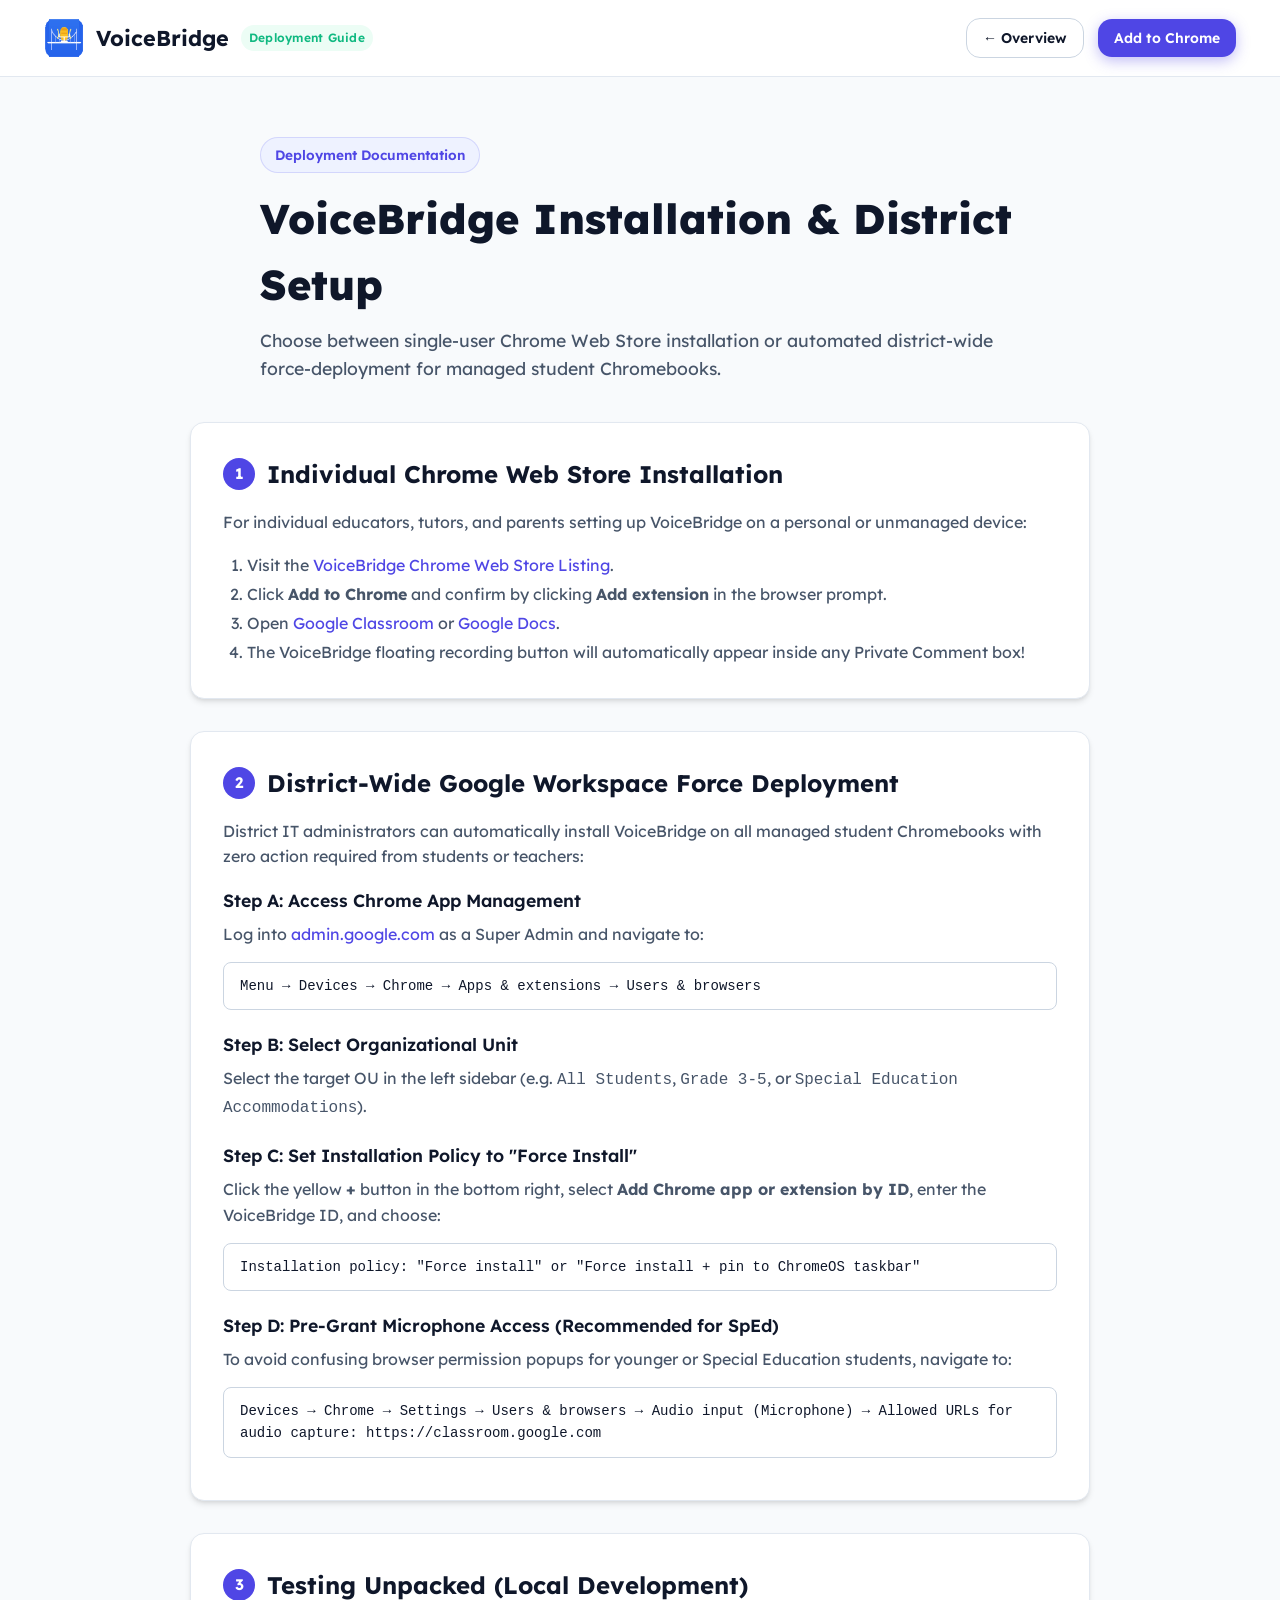
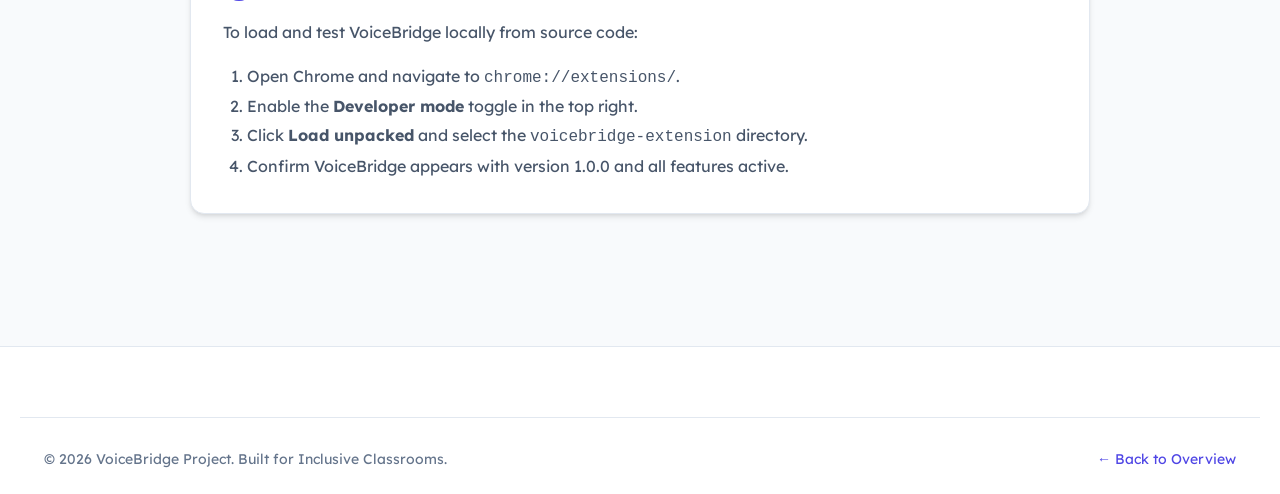
==== install.html @ 85fd1ef9 "Initial commit: VoiceBridge website, documentation, UDL accessibility, and Chrome extension" ====
<!DOCTYPE html>
<html lang="en" data-font="lexend">
<head>
  <meta charset="UTF-8">
  <meta name="viewport" content="width=device-width, initial-scale=1.0">
  <title>Installation & District Deployment Guide — VoiceBridge</title>
  <meta name="description" content="Step-by-step installation guide for VoiceBridge on Chrome OS, Mac, and Windows. Includes Google Workspace Admin Console force-deployment policies for K-12 school districts.">
  <link rel="icon" type="image/png" href="assets/images/icon-48.png">
  <link rel="stylesheet" href="assets/css/styles.css">
  <style>
    .guide-content {
      padding: 60px 0 100px;
      max-width: 900px;
      margin: 0 auto;
    }
    .guide-step {
      background: var(--bg-surface);
      border: 1px solid var(--border-subtle);
      border-radius: var(--radius-md);
      padding: 32px;
      margin-bottom: 32px;
      box-shadow: var(--shadow-md);
    }
    .guide-step h2 {
      font-size: 1.5rem;
      font-weight: 700;
      margin-bottom: 16px;
      display: flex;
      align-items: center;
      gap: 12px;
    }
    .step-badge {
      background: var(--brand-primary);
      color: #ffffff;
      width: 32px;
      height: 32px;
      border-radius: 50%;
      display: flex;
      align-items: center;
      justify-content: center;
      font-size: 0.95rem;
      font-weight: 700;
      flex-shrink: 0;
    }
  </style>
</head>
<body>

  <!-- Navigation Bar -->
  <header class="navbar">
    <div class="container nav-container">
      <a href="index.html" class="brand-logo" aria-label="VoiceBridge Home">
        <img src="assets/images/icon-128.png" alt="VoiceBridge Logo">
        <span>VoiceBridge</span>
        <span class="brand-badge">Deployment Guide</span>
      </a>

      <div class="nav-actions">
        <a href="index.html" class="btn btn-secondary btn-sm">← Overview</a>
        <a href="https://chrome.google.com/webstore" class="btn btn-primary btn-sm" target="_blank" rel="noopener">Add to Chrome</a>
      </div>
    </div>
  </header>

  <main class="container guide-content">
    <div class="section-header" style="text-align: left; margin-bottom: 40px;">
      <span class="badge">Deployment Documentation</span>
      <h1 style="font-size: 2.6rem; font-weight: 800; margin-top: 12px; color: var(--text-primary);">VoiceBridge Installation & District Setup</h1>
      <p style="color: var(--text-secondary); font-size: 1.1rem; margin-top: 8px;">
        Choose between single-user Chrome Web Store installation or automated district-wide force-deployment for managed student Chromebooks.
      </p>
    </div>

    <!-- Section 1: Individual Teacher & Student Install -->
    <div class="guide-step">
      <h2><span class="step-badge">1</span> Individual Chrome Web Store Installation</h2>
      <p style="color: var(--text-secondary); margin-bottom: 16px;">For individual educators, tutors, and parents setting up VoiceBridge on a personal or unmanaged device:</p>
      <ol style="padding-left: 24px; color: var(--text-secondary); line-height: 1.8;">
        <li>Visit the <a href="https://chrome.google.com/webstore" target="_blank" rel="noopener">VoiceBridge Chrome Web Store Listing</a>.</li>
        <li>Click <strong>Add to Chrome</strong> and confirm by clicking <strong>Add extension</strong> in the browser prompt.</li>
        <li>Open <a href="https://classroom.google.com" target="_blank" rel="noopener">Google Classroom</a> or <a href="https://docs.google.com" target="_blank" rel="noopener">Google Docs</a>.</li>
        <li>The VoiceBridge floating recording button will automatically appear inside any Private Comment box!</li>
      </ol>
    </div>

    <!-- Section 2: Google Workspace Admin Console Force Deployment -->
    <div class="guide-step">
      <h2><span class="step-badge">2</span> District-Wide Google Workspace Force Deployment</h2>
      <p style="color: var(--text-secondary); margin-bottom: 16px;">
        District IT administrators can automatically install VoiceBridge on all managed student Chromebooks with zero action required from students or teachers:
      </p>

      <div style="margin-bottom: 20px;">
        <h4 style="font-size: 1.1rem; font-weight: 600; margin-bottom: 8px;">Step A: Access Chrome App Management</h4>
        <p style="color: var(--text-secondary);">Log into <a href="https://admin.google.com" target="_blank" rel="noopener">admin.google.com</a> as a Super Admin and navigate to:</p>
        <div class="code-block">Menu → Devices → Chrome → Apps & extensions → Users & browsers</div>
      </div>

      <div style="margin-bottom: 20px;">
        <h4 style="font-size: 1.1rem; font-weight: 600; margin-bottom: 8px;">Step B: Select Organizational Unit</h4>
        <p style="color: var(--text-secondary);">Select the target OU in the left sidebar (e.g. <code>All Students</code>, <code>Grade 3-5</code>, or <code>Special Education Accommodations</code>).</p>
      </div>

      <div style="margin-bottom: 20px;">
        <h4 style="font-size: 1.1rem; font-weight: 600; margin-bottom: 8px;">Step C: Set Installation Policy to "Force Install"</h4>
        <p style="color: var(--text-secondary);">Click the yellow <strong>+</strong> button in the bottom right, select <strong>Add Chrome app or extension by ID</strong>, enter the VoiceBridge ID, and choose:</p>
        <div class="code-block">Installation policy: "Force install" or "Force install + pin to ChromeOS taskbar"</div>
      </div>

      <div style="margin-bottom: 10px;">
        <h4 style="font-size: 1.1rem; font-weight: 600; margin-bottom: 8px;">Step D: Pre-Grant Microphone Access (Recommended for SpEd)</h4>
        <p style="color: var(--text-secondary);">To avoid confusing browser permission popups for younger or Special Education students, navigate to:</p>
        <div class="code-block">Devices → Chrome → Settings → Users & browsers → Audio input (Microphone) → Allowed URLs for audio capture: https://classroom.google.com</div>
      </div>
    </div>

    <!-- Section 3: Local Developer / Testing Unpacked -->
    <div class="guide-step">
      <h2><span class="step-badge">3</span> Testing Unpacked (Local Development)</h2>
      <p style="color: var(--text-secondary); margin-bottom: 16px;">To load and test VoiceBridge locally from source code:</p>
      <ol style="padding-left: 24px; color: var(--text-secondary); line-height: 1.8;">
        <li>Open Chrome and navigate to <code>chrome://extensions/</code>.</li>
        <li>Enable the <strong>Developer mode</strong> toggle in the top right.</li>
        <li>Click <strong>Load unpacked</strong> and select the <code>voicebridge-extension</code> directory.</li>
        <li>Confirm VoiceBridge appears with version 1.0.0 and all features active.</li>
      </ol>
    </div>
  </main>

  <footer class="footer">
    <div class="container footer-bottom">
      <div>© 2026 VoiceBridge Project. Built for Inclusive Classrooms.</div>
      <div><a href="index.html">← Back to Overview</a></div>
    </div>
  </footer>

  <script src="assets/js/main.js"></script>
</body>
</html>
---- assets/css/styles.css ----
/* ==========================================================================
   VoiceBridge — Accessible Website Stylesheet
   Designed for Universal Design for Learning (UDL), WCAG AAA Contrast & K-12
   ========================================================================== */

/* --- Google Fonts Import --- */
@import url('https://fonts.googleapis.com/css2?family=Inter:wght@400;500;600;700;800&family=Lexend:wght@300;400;500;600;700&display=swap');

@font-face {
  font-family: 'OpenDyslexic';
  src: url('https://cdn.jsdelivr.net/npm/opendyslexic@1.0.3/OpenDyslexic-Regular.otf') format('opentype');
  font-weight: normal;
  font-style: normal;
  font-display: swap;
}

@font-face {
  font-family: 'OpenDyslexic';
  src: url('https://cdn.jsdelivr.net/npm/opendyslexic@1.0.3/OpenDyslexic-Bold.otf') format('opentype');
  font-weight: bold;
  font-style: normal;
  font-display: swap;
}

/* --- Theme Variables --- */
:root {
  /* Default Clean Light Theme */
  --bg-main: #f8fafc;
  --bg-surface: #ffffff;
  --bg-surface-elevated: #ffffff;
  --bg-surface-subtle: #f1f5f9;
  --bg-nav: rgba(255, 255, 255, 0.92);
  --border-subtle: #e2e8f0;
  --border-medium: #cbd5e1;
  --border-accent: #6366f1;

  --text-primary: #0f172a;
  --text-secondary: #475569;
  --text-muted: #64748b;
  --text-inverse: #ffffff;

  --brand-primary: #4f46e5;
  --brand-primary-hover: #4338ca;
  --brand-primary-light: #eef2ff;
  --brand-secondary: #0ea5e9;
  --brand-accent: #10b981;
  --brand-accent-light: #ecfdf5;

  --state-recording: #ef4444;
  --state-recording-light: #fee2e2;
  --state-review: #3b82f6;
  --state-success: #10b981;
  --state-warning: #f59e0b;

  --shadow-sm: 0 1px 2px 0 rgb(0 0 0 / 0.05);
  --shadow-md: 0 4px 6px -1px rgb(0 0 0 / 0.1), 0 2px 4px -2px rgb(0 0 0 / 0.1);
  --shadow-lg: 0 10px 15px -3px rgb(0 0 0 / 0.1), 0 4px 6px -4px rgb(0 0 0 / 0.1);
  --shadow-xl: 0 20px 25px -5px rgb(0 0 0 / 0.1), 0 8px 10px -6px rgb(0 0 0 / 0.1);
  --shadow-glow: 0 0 25px rgba(79, 70, 229, 0.25);

  --font-family-current: 'Lexend', 'Inter', -apple-system, sans-serif;
  --font-size-scale: 1;
  --radius-sm: 8px;
  --radius-md: 14px;
  --radius-lg: 20px;
  --radius-full: 9999px;
  --transition-fast: 0.15s ease;
  --transition-normal: 0.25s ease;
}

/* --- Theme 2: Deep Dark Mode --- */
[data-theme="dark"] {
  --bg-main: #0b0f19;
  --bg-surface: #131b2e;
  --bg-surface-elevated: #1e293b;
  --bg-surface-subtle: #17223b;
  --bg-nav: rgba(19, 27, 46, 0.92);
  --border-subtle: #243452;
  --border-medium: #334155;
  --border-accent: #818cf8;

  --text-primary: #f8fafc;
  --text-secondary: #cbd5e1;
  --text-muted: #94a3b8;
  --text-inverse: #0f172a;

  --brand-primary: #6366f1;
  --brand-primary-hover: #818cf8;
  --brand-primary-light: rgba(99, 102, 241, 0.15);
  --brand-secondary: #38bdf8;
  --brand-accent: #34d399;
  --brand-accent-light: rgba(52, 211, 153, 0.15);

  --shadow-sm: 0 1px 2px 0 rgb(0 0 0 / 0.5);
  --shadow-md: 0 4px 6px -1px rgb(0 0 0 / 0.4);
  --shadow-lg: 0 10px 15px -3px rgb(0 0 0 / 0.5);
  --shadow-xl: 0 20px 25px -5px rgb(0 0 0 / 0.6);
  --shadow-glow: 0 0 30px rgba(99, 102, 241, 0.35);
}

/* --- Theme 3: High Contrast Yellow/Black (WCAG AAA 7:1) --- */
[data-theme="high-contrast"] {
  --bg-main: #000000;
  --bg-surface: #121212;
  --bg-surface-elevated: #1a1a1a;
  --bg-surface-subtle: #242424;
  --bg-nav: #000000;
  --border-subtle: #ffd700;
  --border-medium: #ffd700;
  --border-accent: #ffd700;

  --text-primary: #ffd700;
  --text-secondary: #ffffff;
  --text-muted: #e6e6e6;
  --text-inverse: #000000;

  --brand-primary: #ffd700;
  --brand-primary-hover: #ffffff;
  --brand-primary-light: #262300;
  --brand-secondary: #ffffff;
  --brand-accent: #00ff66;
  --brand-accent-light: #003314;

  --state-recording: #ff3333;
  --state-recording-light: #4d0000;
  --state-review: #ffd700;
  --state-success: #00ff66;
  --state-warning: #ffaa00;

  --shadow-sm: none;
  --shadow-md: none;
  --shadow-lg: none;
  --shadow-xl: none;
  --shadow-glow: 0 0 15px #ffd700;
}

/* --- Theme 4: Soft Pastel Low-Glare --- */
[data-theme="pastel"] {
  --bg-main: #fbf9f5;
  --bg-surface: #ffffff;
  --bg-surface-elevated: #f4efe6;
  --bg-surface-subtle: #ece5d8;
  --bg-nav: rgba(251, 249, 245, 0.94);
  --border-subtle: #e0d7c7;
  --border-medium: #c7baa7;
  --border-accent: #5e6c84;

  --text-primary: #2d3748;
  --text-secondary: #4a5568;
  --text-muted: #718096;
  --text-inverse: #ffffff;

  --brand-primary: #4a6fa5;
  --brand-primary-hover: #3d5c8a;
  --brand-primary-light: #e8f0fe;
  --brand-secondary: #6b8cae;
  --brand-accent: #48bb78;
  --brand-accent-light: #e6fffa;

  --shadow-sm: 0 1px 3px rgba(0, 0, 0, 0.04);
  --shadow-md: 0 4px 8px rgba(0, 0, 0, 0.05);
  --shadow-lg: 0 8px 16px rgba(0, 0, 0, 0.06);
  --shadow-xl: 0 16px 24px rgba(0, 0, 0, 0.07);
  --shadow-glow: 0 0 20px rgba(74, 111, 165, 0.15);
}

/* --- Font Customizations --- */
[data-font="lexend"] {
  --font-family-current: 'Lexend', sans-serif;
}

[data-font="opendyslexic"] {
  --font-family-current: 'OpenDyslexic', sans-serif;
}

[data-font="system"] {
  --font-family-current: 'Inter', -apple-system, BlinkMacSystemFont, "Segoe UI", Roboto, sans-serif;
}

/* --- Global Reset & Base Styles --- */
*, *::before, *::after {
  box-sizing: border-box;
  margin: 0;
  padding: 0;
}

html {
  scroll-behavior: smooth;
  font-size: calc(16px * var(--font-size-scale));
}

body {
  font-family: var(--font-family-current);
  background-color: var(--bg-main);
  color: var(--text-primary);
  line-height: 1.6;
  transition: background-color var(--transition-normal), color var(--transition-normal);
  overflow-x: hidden;
  -webkit-font-smoothing: antialiased;
}

a {
  color: var(--brand-primary);
  text-decoration: none;
  transition: color var(--transition-fast);
}

a:hover {
  color: var(--brand-primary-hover);
}

img {
  max-width: 100%;
  height: auto;
  display: block;
}

button {
  font-family: inherit;
  cursor: pointer;
  border: none;
  outline: none;
}

/* Accessible Focus Ring */
:focus-visible {
  outline: 3px solid var(--brand-primary);
  outline-offset: 3px;
  border-radius: 4px;
}

/* Container */
.container {
  width: 100%;
  max-width: 1240px;
  margin: 0 auto;
  padding: 0 24px;
}

/* ==========================================================================
   Accessibility Toolbar (Sticky Top Bar)
   ========================================================================== */
.a11y-bar {
  background-color: var(--bg-surface-elevated);
  border-bottom: 1px solid var(--border-subtle);
  padding: 8px 0;
  font-size: 0.875rem;
  position: relative;
  z-index: 101;
}

.a11y-bar-content {
  display: flex;
  justify-content: space-between;
  align-items: center;
  flex-wrap: wrap;
  gap: 12px;
}

.a11y-label {
  display: flex;
  align-items: center;
  gap: 8px;
  font-weight: 600;
  color: var(--text-secondary);
}

.a11y-controls {
  display: flex;
  align-items: center;
  gap: 16px;
  flex-wrap: wrap;
}

.a11y-group {
  display: flex;
  align-items: center;
  gap: 6px;
}

.a11y-group-title {
  font-size: 0.75rem;
  font-weight: 600;
  color: var(--text-muted);
  text-transform: uppercase;
  letter-spacing: 0.05em;
  margin-right: 4px;
}

.a11y-btn {
  background: var(--bg-surface-subtle);
  color: var(--text-secondary);
  border: 1px solid var(--border-subtle);
  padding: 4px 10px;
  border-radius: var(--radius-sm);
  font-size: 0.8125rem;
  font-weight: 500;
  display: inline-flex;
  align-items: center;
  gap: 4px;
  transition: all var(--transition-fast);
  min-height: 32px;
}

.a11y-btn:hover {
  background: var(--brand-primary-light);
  color: var(--brand-primary);
  border-color: var(--border-accent);
}

.a11y-btn.active {
  background: var(--brand-primary);
  color: var(--text-inverse);
  border-color: var(--brand-primary);
  font-weight: 600;
}

[data-theme="high-contrast"] .a11y-btn.active {
  background: #ffd700;
  color: #000000;
  border-color: #ffd700;
}

/* ==========================================================================
   Navigation Bar
   ========================================================================== */
.navbar {
  position: sticky;
  top: 0;
  z-index: 100;
  background-color: var(--bg-nav);
  backdrop-filter: blur(12px);
  -webkit-backdrop-filter: blur(12px);
  border-bottom: 1px solid var(--border-subtle);
  transition: all var(--transition-normal);
}

.nav-container {
  display: flex;
  justify-content: space-between;
  align-items: center;
  height: 76px;
}

.brand-logo {
  display: flex;
  align-items: center;
  gap: 12px;
  font-weight: 700;
  font-size: 1.35rem;
  color: var(--text-primary);
}

.brand-logo img {
  width: 40px;
  height: 40px;
  border-radius: var(--radius-sm);
}

.brand-badge {
  font-size: 0.75rem;
  font-weight: 600;
  background: var(--brand-accent-light);
  color: var(--brand-accent);
  padding: 3px 8px;
  border-radius: var(--radius-full);
  letter-spacing: 0.02em;
}

.nav-links {
  display: flex;
  align-items: center;
  gap: 28px;
  list-style: none;
}

.nav-link {
  font-weight: 500;
  color: var(--text-secondary);
  font-size: 0.95rem;
  transition: color var(--transition-fast);
}

.nav-link:hover {
  color: var(--brand-primary);
}

.nav-actions {
  display: flex;
  align-items: center;
  gap: 14px;
}

.mobile-toggle {
  display: none;
  background: none;
  color: var(--text-primary);
  font-size: 1.5rem;
  padding: 6px;
}

/* ==========================================================================
   Buttons & UI Elements
   ========================================================================== */
.btn {
  display: inline-flex;
  align-items: center;
  justify-content: center;
  gap: 8px;
  padding: 12px 24px;
  font-size: 1rem;
  font-weight: 600;
  border-radius: var(--radius-md);
  transition: all var(--transition-fast);
  text-decoration: none;
  min-height: 48px;
  min-width: 48px;
}

.btn-primary {
  background: var(--brand-primary);
  color: var(--text-inverse);
  box-shadow: 0 4px 14px rgba(79, 70, 229, 0.35);
}

.btn-primary:hover {
  background: var(--brand-primary-hover);
  color: var(--text-inverse);
  transform: translateY(-2px);
  box-shadow: 0 6px 20px rgba(79, 70, 229, 0.45);
}

.btn-secondary {
  background: var(--bg-surface-elevated);
  color: var(--text-primary);
  border: 1px solid var(--border-medium);
}

.btn-secondary:hover {
  background: var(--bg-surface-subtle);
  border-color: var(--border-accent);
  color: var(--brand-primary);
  transform: translateY(-2px);
}

.btn-lg {
  padding: 14px 28px;
  font-size: 1.1rem;
}

.btn-sm {
  padding: 8px 16px;
  font-size: 0.875rem;
  min-height: 38px;
}

.badge {
  display: inline-flex;
  align-items: center;
  gap: 6px;
  padding: 6px 14px;
  border-radius: var(--radius-full);
  font-size: 0.85rem;
  font-weight: 600;
  background: var(--brand-primary-light);
  color: var(--brand-primary);
  border: 1px solid rgba(99, 102, 241, 0.2);
}

/* ==========================================================================
   Hero Section
   ========================================================================== */
.hero-section {
  padding: 70px 0 60px;
  position: relative;
  overflow: hidden;
}

.hero-grid {
  display: grid;
  grid-template-columns: 1.1fr 0.9fr;
  gap: 48px;
  align-items: center;
}

.hero-tag {
  margin-bottom: 20px;
}

.hero-title {
  font-size: 3.25rem;
  font-weight: 800;
  line-height: 1.15;
  letter-spacing: -0.02em;
  margin-bottom: 24px;
  color: var(--text-primary);
}

.hero-title-highlight {
  background: linear-gradient(135deg, var(--brand-primary) 0%, var(--brand-secondary) 100%);
  -webkit-background-clip: text;
  -webkit-text-fill-color: transparent;
}

[data-theme="high-contrast"] .hero-title-highlight {
  background: none;
  -webkit-text-fill-color: #ffd700;
  color: #ffd700;
  text-decoration: underline;
}

.hero-description {
  font-size: 1.25rem;
  color: var(--text-secondary);
  line-height: 1.7;
  margin-bottom: 32px;
}

.hero-actions {
  display: flex;
  gap: 16px;
  flex-wrap: wrap;
  margin-bottom: 36px;
}

.hero-trust-row {
  display: flex;
  align-items: center;
  gap: 20px;
  flex-wrap: wrap;
  font-size: 0.9rem;
  color: var(--text-muted);
}

.trust-item {
  display: flex;
  align-items: center;
  gap: 6px;
  font-weight: 500;
}

.trust-item svg {
  color: var(--brand-accent);
}

.hero-visual {
  position: relative;
}

.hero-card {
  background: var(--bg-surface);
  border: 1px solid var(--border-subtle);
  border-radius: var(--radius-lg);
  box-shadow: var(--shadow-xl);
  overflow: hidden;
  transition: transform var(--transition-normal);
}

.hero-card:hover {
  transform: translateY(-4px);
  box-shadow: var(--shadow-glow);
}

.hero-card img {
  width: 100%;
  height: auto;
  display: block;
}

.hero-card-caption {
  padding: 16px 20px;
  background: var(--bg-surface-elevated);
  border-top: 1px solid var(--border-subtle);
  display: flex;
  justify-content: space-between;
  align-items: center;
  font-size: 0.875rem;
  color: var(--text-secondary);
}

/* ==========================================================================
   Interactive VoiceBridge Simulator Section
   ========================================================================== */
.simulator-section {
  padding: 80px 0;
  background-color: var(--bg-surface-subtle);
  border-top: 1px solid var(--border-subtle);
  border-bottom: 1px solid var(--border-subtle);
}

.section-header {
  text-align: center;
  max-width: 760px;
  margin: 0 auto 50px;
}

.section-title {
  font-size: 2.35rem;
  font-weight: 800;
  line-height: 1.25;
  margin-bottom: 16px;
  color: var(--text-primary);
}

.section-subtitle {
  font-size: 1.15rem;
  color: var(--text-secondary);
}

.simulator-container {
  max-width: 860px;
  margin: 0 auto;
  background: var(--bg-surface);
  border: 2px solid var(--border-medium);
  border-radius: var(--radius-lg);
  box-shadow: var(--shadow-xl);
  overflow: hidden;
}

.simulator-header {
  background: var(--bg-surface-elevated);
  padding: 16px 24px;
  border-bottom: 1px solid var(--border-subtle);
  display: flex;
  justify-content: space-between;
  align-items: center;
}

.sim-window-dots {
  display: flex;
  gap: 8px;
}

.sim-dot {
  width: 12px;
  height: 12px;
  border-radius: 50%;
  background: #cbd5e1;
}

.sim-dot.red { background: #ef4444; }
.sim-dot.yellow { background: #f59e0b; }
.sim-dot.green { background: #10b981; }

.sim-title {
  font-weight: 600;
  font-size: 0.95rem;
  display: flex;
  align-items: center;
  gap: 8px;
}

.simulator-body {
  padding: 32px;
}

/* Simulated Classroom Context */
.classroom-mock-header {
  display: flex;
  align-items: center;
  gap: 14px;
  padding-bottom: 20px;
  margin-bottom: 24px;
  border-bottom: 1px solid var(--border-subtle);
}

.classroom-avatar {
  width: 44px;
  height: 44px;
  border-radius: 50%;
  background: #e0e7ff;
  color: #4338ca;
  display: flex;
  align-items: center;
  justify-content: center;
  font-weight: 700;
}

.classroom-prompt {
  font-size: 1.05rem;
  font-weight: 600;
  color: var(--text-primary);
}

.classroom-tag {
  display: inline-block;
  font-size: 0.75rem;
  background: #f1f5f9;
  color: #475569;
  padding: 2px 8px;
  border-radius: 4px;
  margin-top: 4px;
}

/* Recording Sandbox UI */
.recording-sandbox {
  background: var(--bg-surface-subtle);
  border: 1px solid var(--border-subtle);
  border-radius: var(--radius-md);
  padding: 28px;
  text-align: center;
  margin-bottom: 24px;
  transition: all var(--transition-normal);
}

.recording-sandbox.state-recording {
  border-color: var(--state-recording);
  background: var(--state-recording-light);
}

.waveform-canvas-container {
  height: 90px;
  width: 100%;
  background: var(--bg-surface);
  border-radius: var(--radius-sm);
  border: 1px solid var(--border-subtle);
  margin-bottom: 20px;
  display: flex;
  align-items: center;
  justify-content: center;
  position: relative;
  overflow: hidden;
}

#waveformCanvas {
  width: 100%;
  height: 100%;
  display: block;
}

.waveform-placeholder {
  color: var(--text-muted);
  font-size: 0.9rem;
  display: flex;
  align-items: center;
  gap: 8px;
}

.sim-timer {
  font-size: 1.6rem;
  font-weight: 700;
  font-family: monospace;
  margin-bottom: 16px;
  color: var(--text-primary);
}

.sim-controls {
  display: flex;
  justify-content: center;
  gap: 14px;
  flex-wrap: wrap;
}

.btn-record {
  background: var(--state-recording);
  color: #ffffff;
}

.btn-record:hover {
  background: #dc2626;
  color: #ffffff;
}

.btn-stop {
  background: var(--state-review);
  color: #ffffff;
}

.btn-stop:hover {
  background: #2563eb;
  color: #ffffff;
}

.btn-insert {
  background: var(--brand-accent);
  color: #ffffff;
}

.btn-insert:hover {
  background: #059669;
  color: #ffffff;
}

/* Comment Box Injection Simulator */
.comment-box-mock {
  border: 1px solid var(--border-medium);
  border-radius: var(--radius-md);
  background: var(--bg-surface);
  padding: 16px;
}

.comment-input-area {
  min-height: 60px;
  padding: 12px;
  border: 1px solid var(--border-subtle);
  border-radius: var(--radius-sm);
  background: var(--bg-surface-subtle);
  font-size: 0.95rem;
  color: var(--text-secondary);
  margin-bottom: 12px;
}

.injected-audio-card {
  background: var(--brand-primary-light);
  border: 1px solid var(--border-accent);
  border-radius: var(--radius-sm);
  padding: 12px 16px;
  display: flex;
  align-items: center;
  justify-content: space-between;
  gap: 14px;
  margin-top: 8px;
  animation: slideDown 0.3s ease-out;
}

@keyframes slideDown {
  from { opacity: 0; transform: translateY(-8px); }
  to { opacity: 1; transform: translateY(0); }
}

.audio-card-meta {
  display: flex;
  align-items: center;
  gap: 10px;
}

.audio-card-icon {
  width: 32px;
  height: 32px;
  border-radius: 50%;
  background: var(--brand-primary);
  color: #ffffff;
  display: flex;
  align-items: center;
  justify-content: center;
  font-size: 0.85rem;
}

.audio-card-text strong {
  display: block;
  font-size: 0.875rem;
  color: var(--text-primary);
}

.audio-card-text span {
  font-size: 0.75rem;
  color: var(--text-muted);
}

/* ==========================================================================
   Store Asset Feature Showcase (Alternating Layouts)
   ========================================================================== */
.features-section {
  padding: 100px 0;
}

.feature-block {
  display: grid;
  grid-template-columns: 1fr 1fr;
  gap: 60px;
  align-items: center;
  margin-bottom: 100px;
}

.feature-block.reverse {
  direction: rtl;
}

.feature-block.reverse > * {
  direction: ltr;
}

.feature-content {
  max-width: 520px;
}

.feature-tag {
  display: inline-flex;
  align-items: center;
  gap: 6px;
  font-size: 0.85rem;
  font-weight: 700;
  text-transform: uppercase;
  letter-spacing: 0.05em;
  color: var(--brand-primary);
  margin-bottom: 16px;
}

.feature-title {
  font-size: 2.25rem;
  font-weight: 800;
  line-height: 1.25;
  margin-bottom: 20px;
  color: var(--text-primary);
}

.feature-text {
  font-size: 1.1rem;
  color: var(--text-secondary);
  line-height: 1.7;
  margin-bottom: 28px;
}

.feature-points {
  list-style: none;
  display: flex;
  flex-direction: column;
  gap: 14px;
}

.feature-point {
  display: flex;
  align-items: flex-start;
  gap: 12px;
  font-size: 1rem;
  color: var(--text-primary);
  font-weight: 500;
}

.feature-point-icon {
  flex-shrink: 0;
  width: 24px;
  height: 24px;
  border-radius: 50%;
  background: var(--brand-accent-light);
  color: var(--brand-accent);
  display: flex;
  align-items: center;
  justify-content: center;
  font-size: 0.85rem;
  margin-top: 2px;
}

.feature-image-wrapper {
  position: relative;
  background: var(--bg-surface);
  border: 1px solid var(--border-subtle);
  border-radius: var(--radius-lg);
  box-shadow: var(--shadow-xl);
  overflow: hidden;
  transition: all var(--transition-normal);
}

.feature-image-wrapper:hover {
  transform: translateY(-6px);
  box-shadow: var(--shadow-glow);
}

.feature-image-wrapper img {
  width: 100%;
  height: auto;
  display: block;
}

/* Interactive Audio Player Showcase */
.interactive-player-demo {
  background: var(--bg-surface);
  border: 1px solid var(--border-medium);
  border-radius: var(--radius-md);
  padding: 20px;
  margin-top: 24px;
  box-shadow: var(--shadow-md);
}

.player-demo-bar {
  display: flex;
  align-items: center;
  gap: 14px;
  margin-bottom: 12px;
}

.player-play-btn {
  width: 44px;
  height: 44px;
  border-radius: 50%;
  background: var(--brand-primary);
  color: #ffffff;
  display: flex;
  align-items: center;
  justify-content: center;
  font-size: 1.1rem;
  transition: background var(--transition-fast);
}

.player-play-btn:hover {
  background: var(--brand-primary-hover);
}

.player-scrubber-track {
  flex: 1;
  height: 8px;
  background: var(--border-subtle);
  border-radius: var(--radius-full);
  position: relative;
  cursor: pointer;
}

.player-scrubber-fill {
  width: 45%;
  height: 100%;
  background: var(--brand-primary);
  border-radius: var(--radius-full);
}

.player-time {
  font-size: 0.85rem;
  font-family: monospace;
  color: var(--text-muted);
}

.player-speed-pills {
  display: flex;
  gap: 6px;
  align-items: center;
}

.speed-pill {
  padding: 2px 8px;
  border-radius: var(--radius-full);
  font-size: 0.75rem;
  font-weight: 600;
  background: var(--bg-surface-subtle);
  color: var(--text-secondary);
  border: 1px solid var(--border-subtle);
}

.speed-pill.active {
  background: var(--brand-primary);
  color: var(--text-inverse);
  border-color: var(--brand-primary);
}

/* ==========================================================================
   Architecture & /bin/zsh Developer Cost Section
   ========================================================================== */
.architecture-section {
  padding: 90px 0;
  background-color: var(--bg-surface);
  border-top: 1px solid var(--border-subtle);
  border-bottom: 1px solid var(--border-subtle);
}

.architecture-grid {
  display: grid;
  grid-template-columns: 1fr 1fr;
  gap: 32px;
  margin-top: 40px;
}

.arch-card {
  background: var(--bg-surface-elevated);
  border: 2px solid var(--border-subtle);
  border-radius: var(--radius-lg);
  padding: 36px;
  position: relative;
}

.arch-card.highlight {
  border-color: var(--brand-accent);
  box-shadow: 0 10px 30px rgba(16, 185, 129, 0.1);
}

.arch-badge {
  position: absolute;
  top: -14px;
  right: 28px;
  background: var(--brand-accent);
  color: #ffffff;
  font-size: 0.75rem;
  font-weight: 700;
  padding: 4px 12px;
  border-radius: var(--radius-full);
  text-transform: uppercase;
  letter-spacing: 0.05em;
}

.arch-title {
  font-size: 1.5rem;
  font-weight: 700;
  margin-bottom: 16px;
  display: flex;
  align-items: center;
  gap: 10px;
}

.arch-list {
  list-style: none;
  display: flex;
  flex-direction: column;
  gap: 16px;
  margin-top: 24px;
}

.arch-list li {
  display: flex;
  gap: 12px;
  font-size: 1rem;
  color: var(--text-secondary);
}

.arch-list li svg {
  flex-shrink: 0;
  margin-top: 4px;
}

/* ==========================================================================
   Privacy & Security Compliance Cards
   ========================================================================== */
.privacy-section {
  padding: 100px 0;
}

.compliance-grid {
  display: grid;
  grid-template-columns: repeat(auto-fit, minmax(260px, 1fr));
  gap: 24px;
  margin-top: 50px;
}

.compliance-card {
  background: var(--bg-surface);
  border: 1px solid var(--border-subtle);
  border-radius: var(--radius-md);
  padding: 30px;
  transition: transform var(--transition-fast);
}

.compliance-card:hover {
  transform: translateY(-4px);
  border-color: var(--border-accent);
}

.compliance-icon {
  width: 48px;
  height: 48px;
  border-radius: var(--radius-md);
  background: var(--brand-primary-light);
  color: var(--brand-primary);
  display: flex;
  align-items: center;
  justify-content: center;
  font-size: 1.5rem;
  margin-bottom: 20px;
}

.compliance-card h3 {
  font-size: 1.25rem;
  font-weight: 700;
  margin-bottom: 12px;
}

.compliance-card p {
  font-size: 0.95rem;
  color: var(--text-secondary);
  line-height: 1.6;
}

/* ==========================================================================
   District Admin & Deployment Section
   ========================================================================== */
.deployment-section {
  padding: 90px 0;
  background-color: var(--bg-surface-subtle);
  border-top: 1px solid var(--border-subtle);
  border-bottom: 1px solid var(--border-subtle);
}

.deployment-steps {
  display: grid;
  grid-template-columns: repeat(auto-fit, minmax(300px, 1fr));
  gap: 28px;
  margin-top: 40px;
}

.step-card {
  background: var(--bg-surface);
  border: 1px solid var(--border-subtle);
  border-radius: var(--radius-md);
  padding: 30px;
  position: relative;
}

.step-number {
  width: 36px;
  height: 36px;
  border-radius: 50%;
  background: var(--brand-primary);
  color: #ffffff;
  display: flex;
  align-items: center;
  justify-content: center;
  font-weight: 700;
  font-size: 1rem;
  margin-bottom: 18px;
}

.step-card h3 {
  font-size: 1.2rem;
  font-weight: 700;
  margin-bottom: 10px;
}

.step-card p {
  font-size: 0.95rem;
  color: var(--text-secondary);
  line-height: 1.6;
}

.code-block {
  background: var(--bg-surface-elevated);
  border: 1px solid var(--border-medium);
  border-radius: var(--radius-sm);
  padding: 12px 16px;
  font-family: monospace;
  font-size: 0.875rem;
  color: var(--text-primary);
  margin-top: 14px;
  overflow-x: auto;
}

/* ==========================================================================
   FAQ Section
   ========================================================================== */
.faq-section {
  padding: 100px 0;
}

.faq-list {
  max-width: 800px;
  margin: 40px auto 0;
  display: flex;
  flex-direction: column;
  gap: 16px;
}

.faq-item {
  background: var(--bg-surface);
  border: 1px solid var(--border-subtle);
  border-radius: var(--radius-md);
  overflow: hidden;
  transition: border-color var(--transition-fast);
}

.faq-question {
  width: 100%;
  text-align: left;
  padding: 20px 24px;
  background: none;
  font-size: 1.1rem;
  font-weight: 600;
  color: var(--text-primary);
  display: flex;
  justify-content: space-between;
  align-items: center;
  gap: 16px;
}

.faq-icon {
  transition: transform var(--transition-fast);
  font-size: 1.25rem;
}

.faq-item.active .faq-icon {
  transform: rotate(180deg);
}

.faq-answer {
  display: none;
  padding: 0 24px 24px;
  font-size: 1rem;
  color: var(--text-secondary);
  line-height: 1.7;
}

.faq-item.active .faq-answer {
  display: block;
}

/* ==========================================================================
   Footer
   ========================================================================== */
.footer {
  background: var(--bg-surface);
  border-top: 1px solid var(--border-subtle);
  padding: 70px 0 30px;
}

.footer-grid {
  display: grid;
  grid-template-columns: 2fr 1fr 1fr 1fr;
  gap: 48px;
  margin-bottom: 50px;
}

.footer-brand p {
  font-size: 0.95rem;
  color: var(--text-secondary);
  margin-top: 14px;
  max-width: 340px;
}

.footer-col h4 {
  font-size: 1rem;
  font-weight: 700;
  margin-bottom: 18px;
  color: var(--text-primary);
}

.footer-links {
  list-style: none;
  display: flex;
  flex-direction: column;
  gap: 12px;
}

.footer-links a {
  font-size: 0.925rem;
  color: var(--text-secondary);
  transition: color var(--transition-fast);
}

.footer-links a:hover {
  color: var(--brand-primary);
}

.footer-bottom {
  padding-top: 30px;
  border-top: 1px solid var(--border-subtle);
  display: flex;
  justify-content: space-between;
  align-items: center;
  flex-wrap: wrap;
  gap: 16px;
  font-size: 0.875rem;
  color: var(--text-muted);
}

/* ==========================================================================
   Responsive Breakpoints
   ========================================================================== */
@media (max-width: 1024px) {
  .hero-grid {
    grid-template-columns: 1fr;
    text-align: center;
  }
  .hero-actions {
    justify-content: center;
  }
  .hero-trust-row {
    justify-content: center;
  }
  .feature-block, .feature-block.reverse {
    grid-template-columns: 1fr;
    gap: 40px;
    direction: ltr;
  }
  .architecture-grid {
    grid-template-columns: 1fr;
  }
  .footer-grid {
    grid-template-columns: 1fr 1fr;
  }
}

@media (max-width: 768px) {
  .hero-title {
    font-size: 2.5rem;
  }
  .nav-links, .nav-actions .btn {
    display: none;
  }
  .mobile-toggle {
    display: block;
  }
  .a11y-bar-content {
    flex-direction: column;
    align-items: flex-start;
  }
  .footer-grid {
    grid-template-columns: 1fr;
  }
}
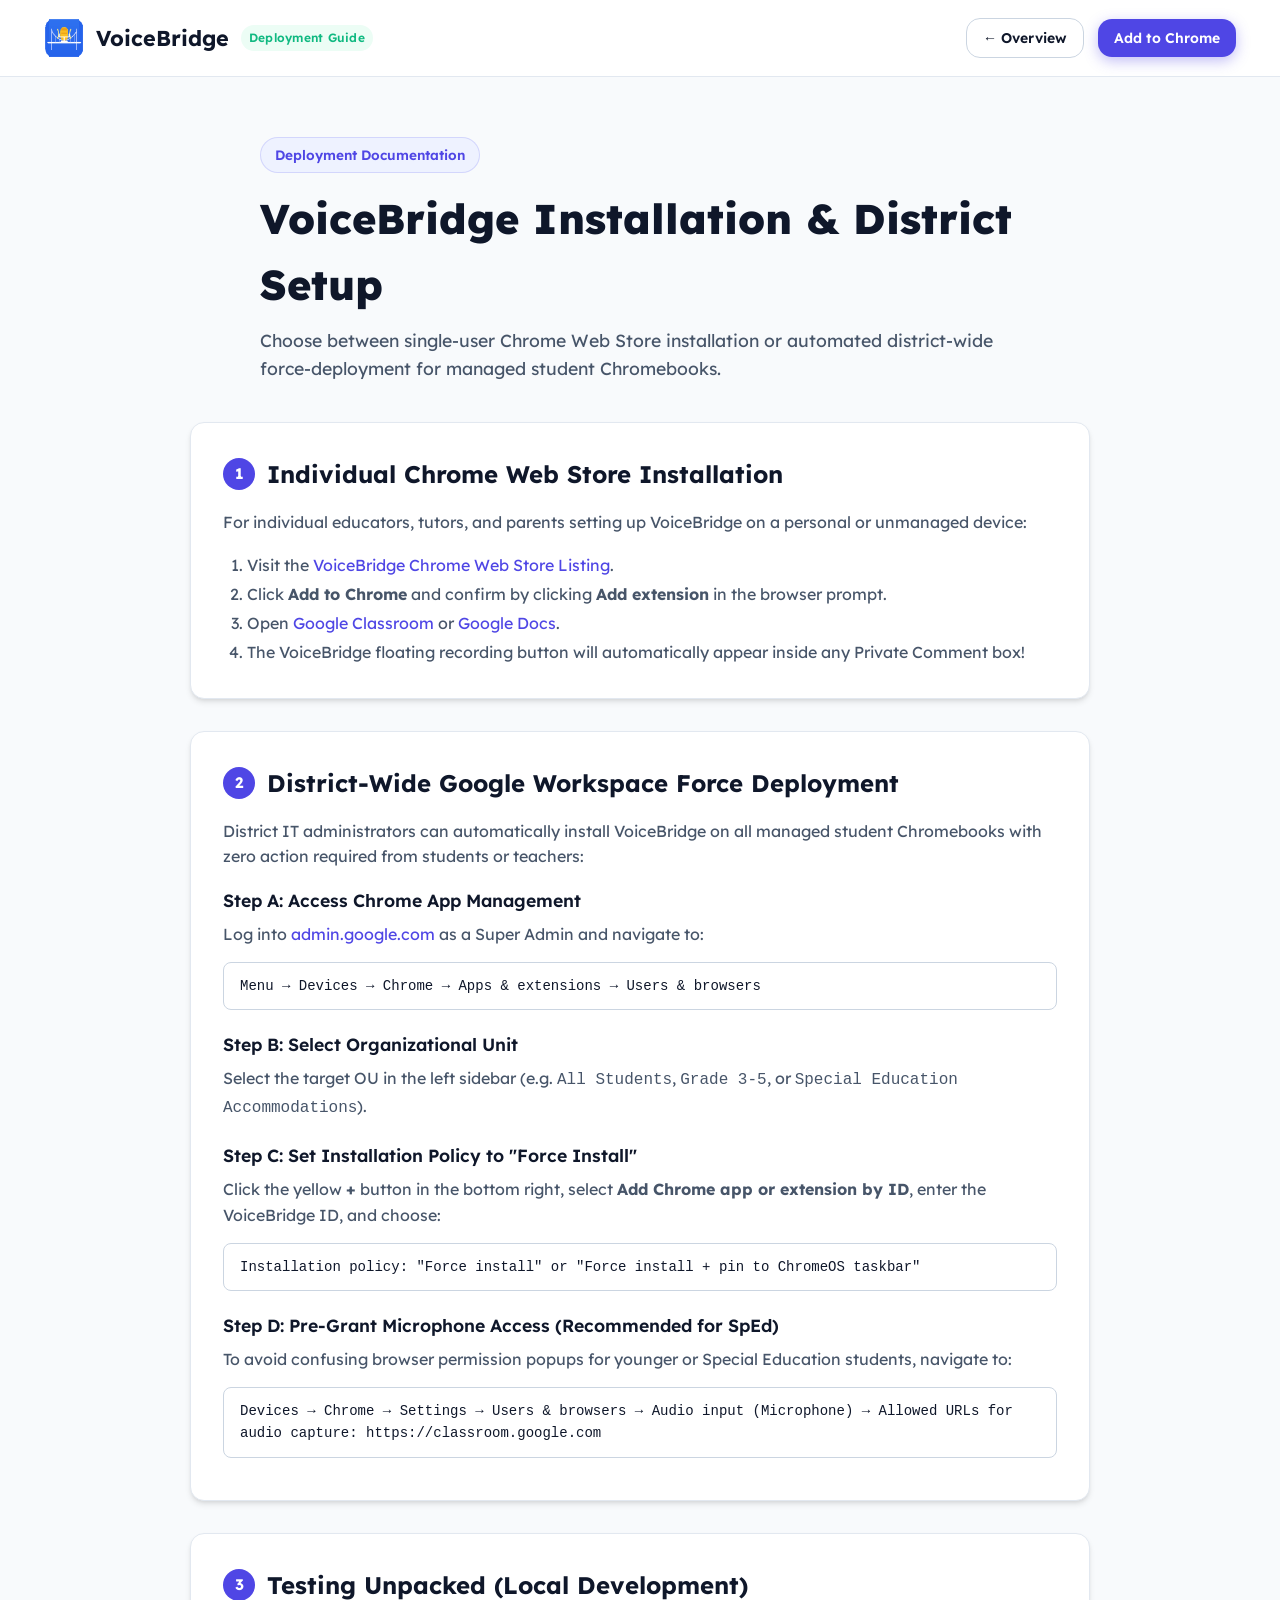
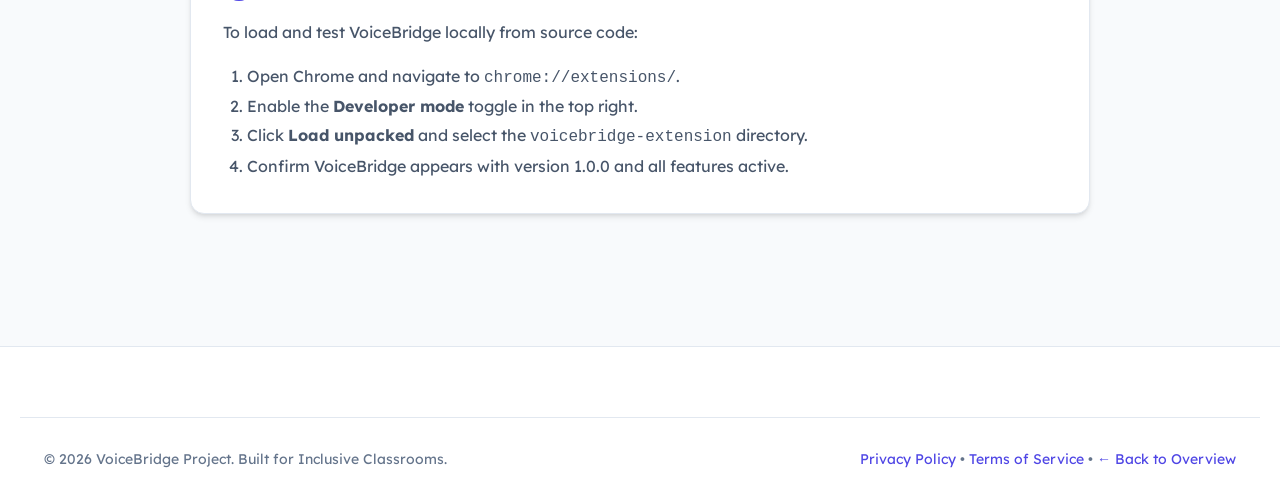
==== commit 88d31044: "Add Terms of Service and update documentation links" ====
--- a/install.html
+++ b/install.html
@@ -130,7 +130,7 @@
   <footer class="footer">
     <div class="container footer-bottom">
       <div>© 2026 VoiceBridge Project. Built for Inclusive Classrooms.</div>
-      <div><a href="index.html">← Back to Overview</a></div>
+      <div><a href="privacy-policy.html">Privacy Policy</a> • <a href="terms-of-service.html">Terms of Service</a> • <a href="index.html">← Back to Overview</a></div>
     </div>
   </footer>
 
